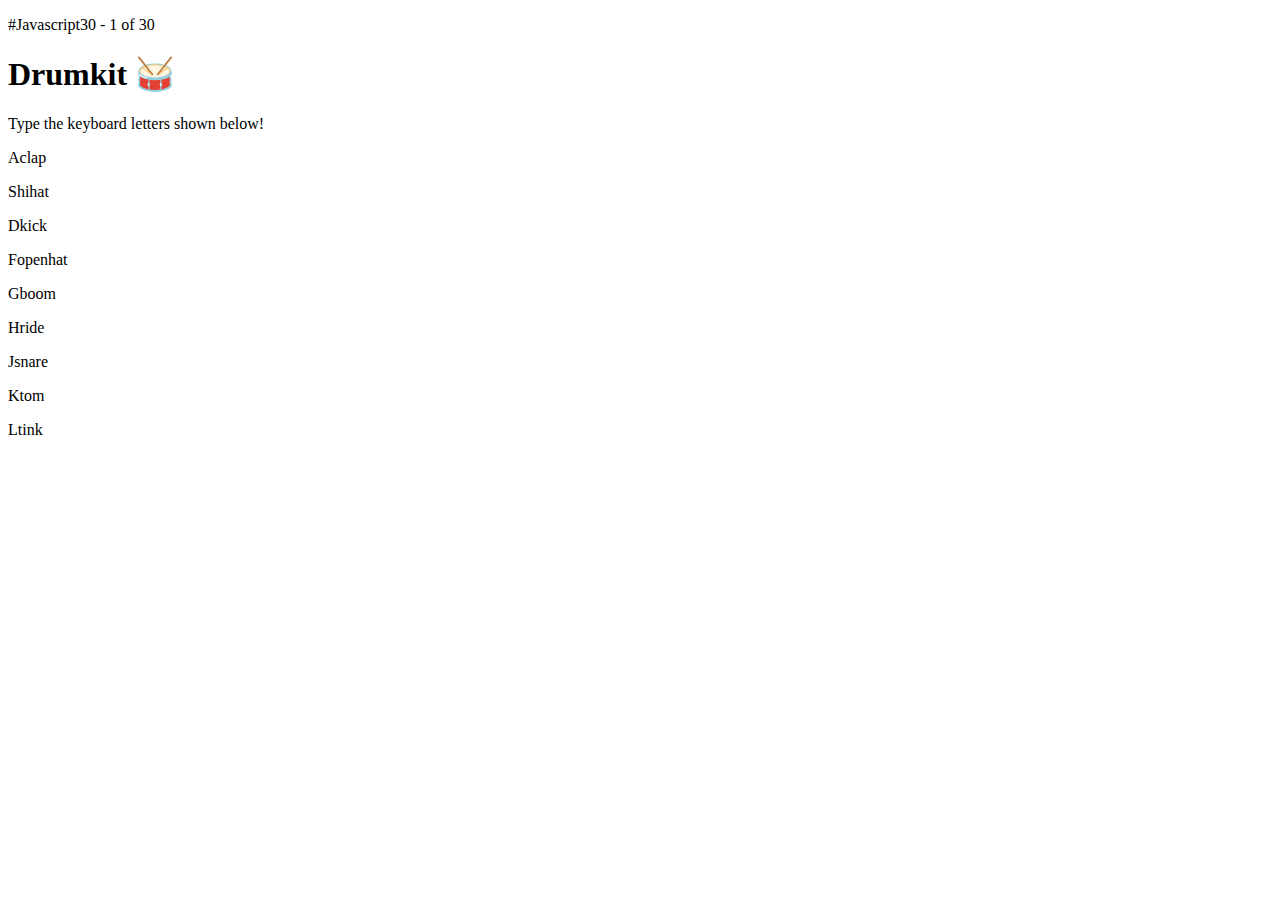
==== 01 - JavaScript Drum Kit/index.html @ 64c74b69 "Markup ready" ====
<!DOCTYPE html>
<html lang="en">
<head>
    <meta charset="UTF-8">
    <meta http-equiv="X-UA-Compatible" content="IE=edge">
    <meta name="viewport" content="width=device-width, initial-scale=1.0">
    <title>Drum Kit | I</title>
</head>
<body>
    <header>
        <p>#Javascript30 - 1 of 30</p>
        <h1>Drumkit 🥁</h1>
        <p>Type the keyboard letters shown below!</p>
    </header>
    <main>
        <div class="grid">
            <div class="key">
                <p>A<span>clap</span></p>
            </div>
            <div class="key">
                <p>S<span>hihat</span></p>
            </div>
            <div class="key">
                <p>D<span>kick</span></p>
            </div>
            <div class="key">
                <p>F<span>openhat</span></p>
            </div>
            <div class="key">
                <p>G<span>boom</span></p>
            </div>
            <div class="key">
                <p>H<span>ride</span></p>
            </div>
            <div class="key">
                <p>J<span>snare</span></p>
            </div>
            <div class="key">
                <p>K<span>tom</span></p>
            </div>
            <div class="key">
                <p>L<span>tink</span></p>
            </div>
        </div>
    </main>
</body>
</html>
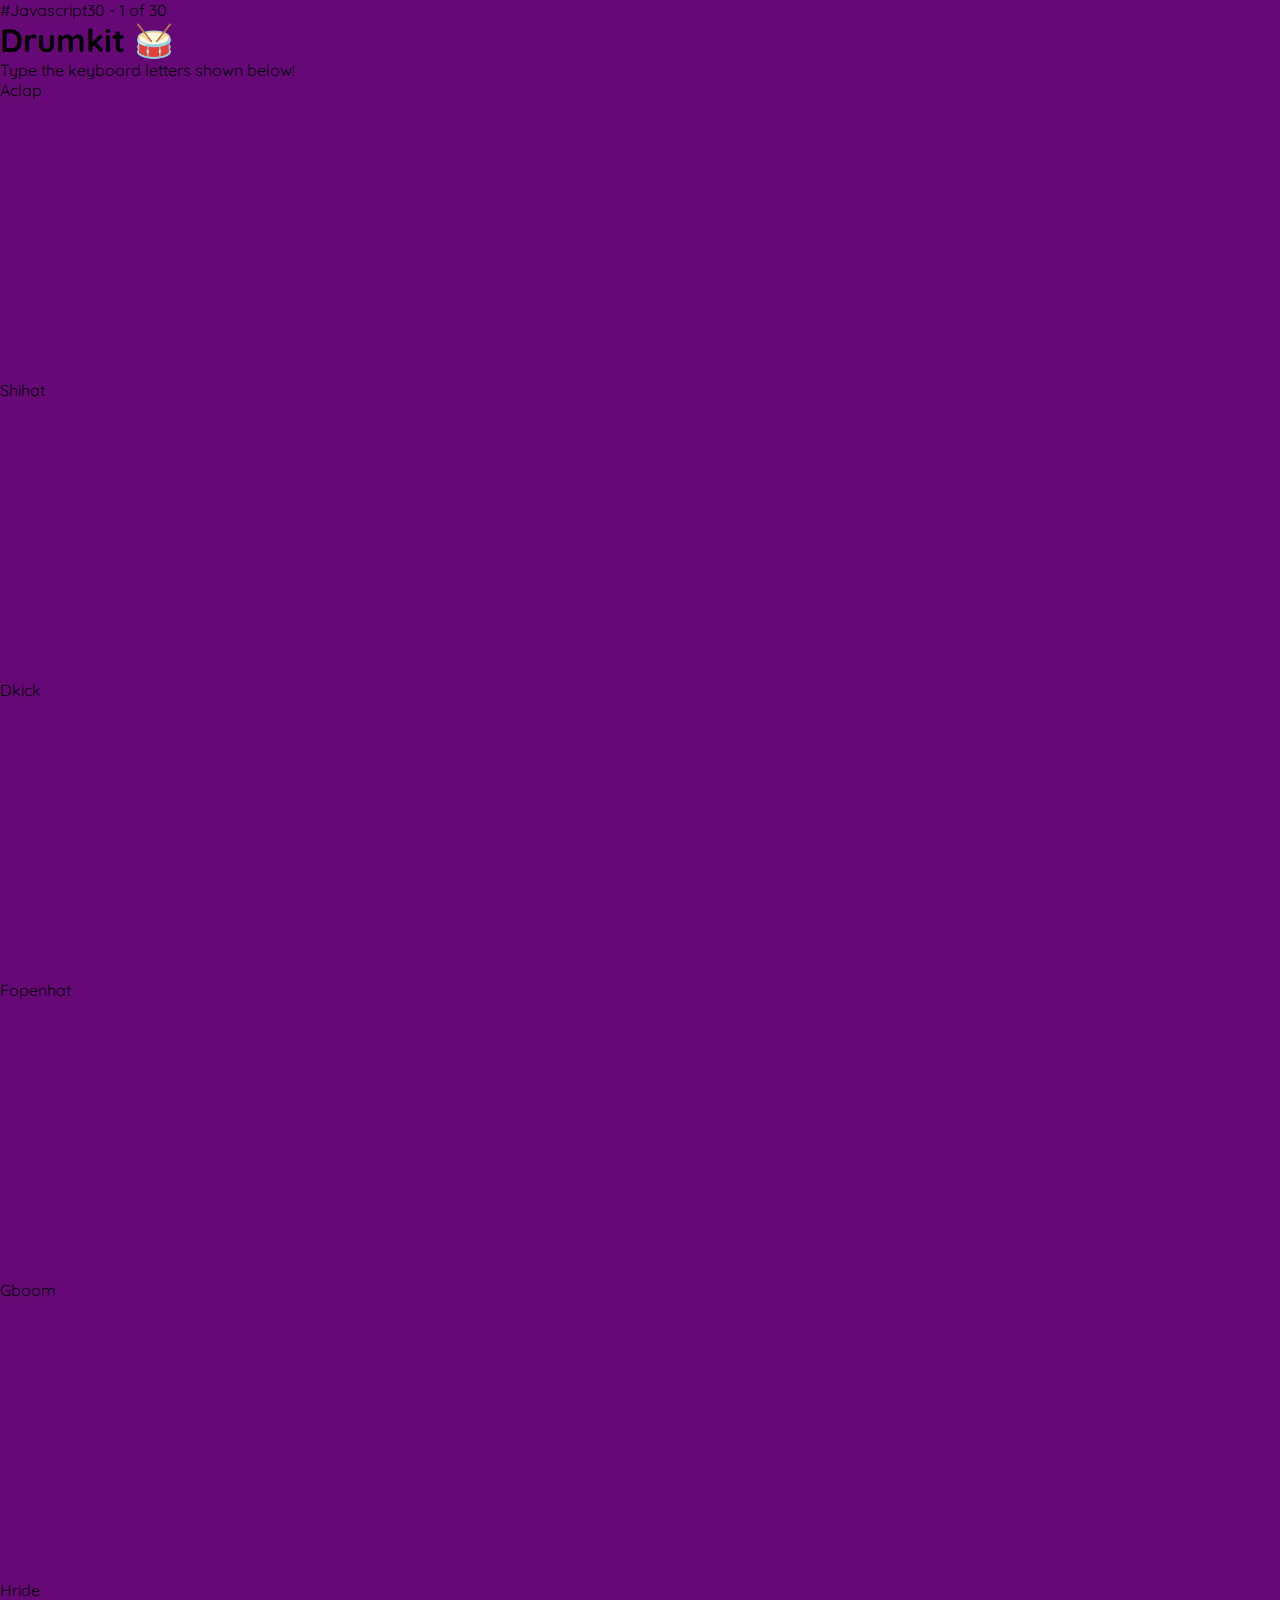
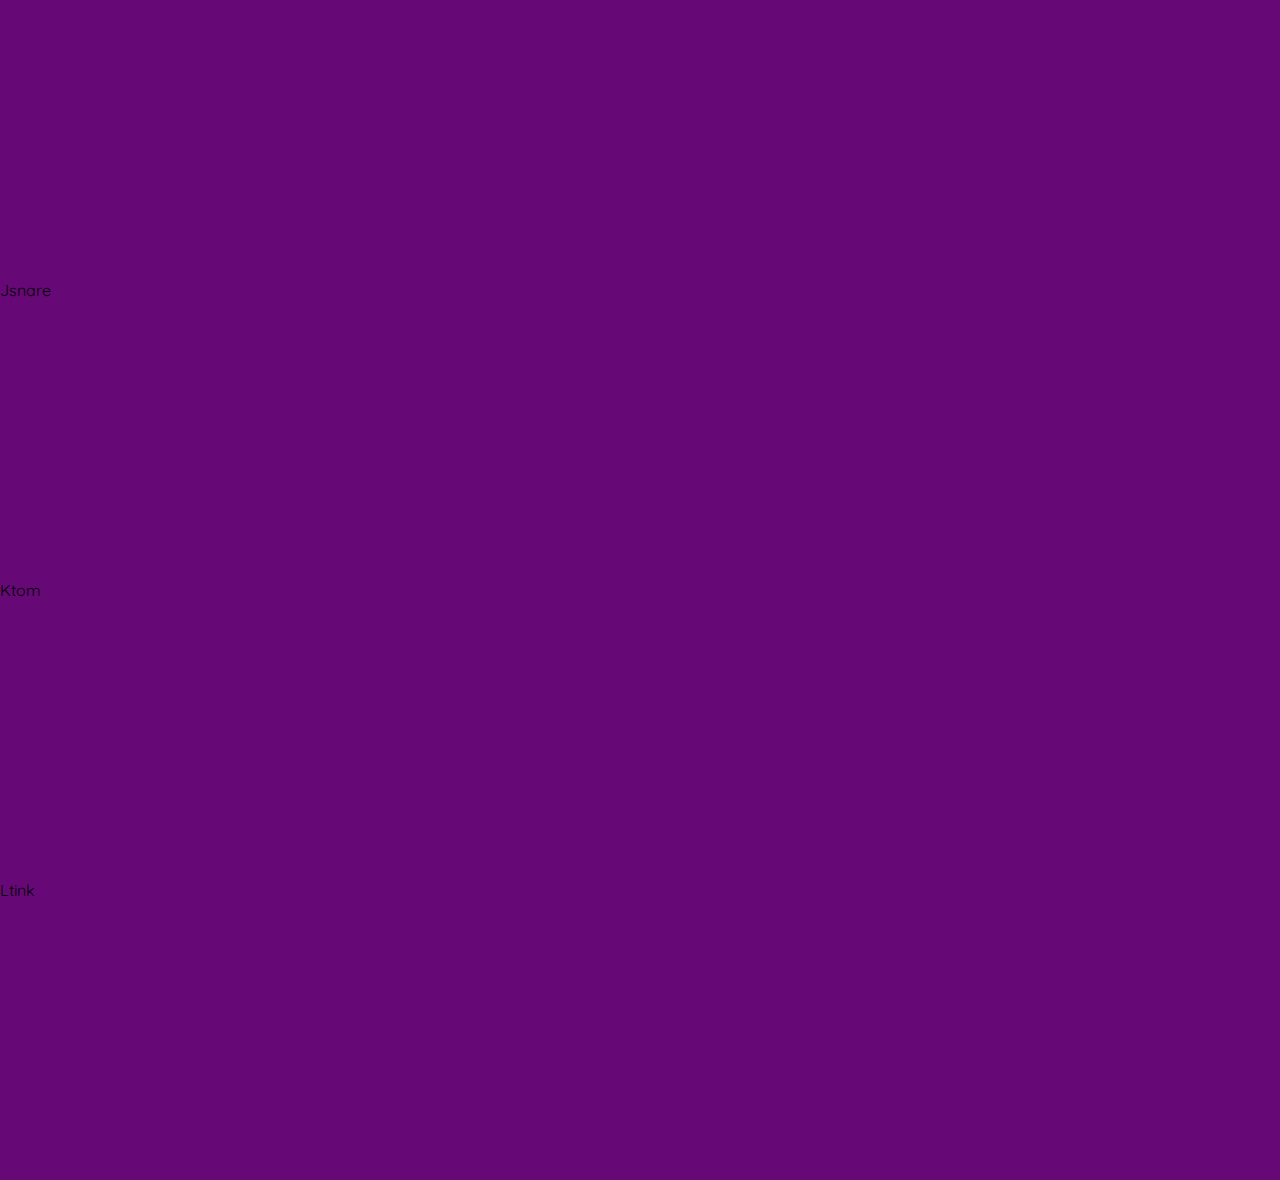
==== commit 651661a8: "Added some basic styles" ====
--- a/01 - JavaScript Drum Kit/index.html
+++ b/01 - JavaScript Drum Kit/index.html
@@ -5,6 +5,10 @@
     <meta http-equiv="X-UA-Compatible" content="IE=edge">
     <meta name="viewport" content="width=device-width, initial-scale=1.0">
     <title>Drum Kit | I</title>
+    <link rel="stylesheet" href="style.css">
+    <link rel="preconnect" href="https://fonts.googleapis.com">
+    <link rel="preconnect" href="https://fonts.gstatic.com" crossorigin>
+    <link href="https://fonts.googleapis.com/css2?family=Mirza&family=Quicksand:wght@700&display=swap" rel="stylesheet"> 
 </head>
 <body>
     <header>
--- a/01 - JavaScript Drum Kit/style.css
+++ b/01 - JavaScript Drum Kit/style.css
@@ -0,0 +1,19 @@
+*,
+*::before,
+*::after {
+    margin: 0;
+    padding: 0;
+    box-sizing: border-box;
+}
+
+body {
+    font-family: 'Quicksand', sans-serif;
+    /* font-family: 'Mirza', cursive;s */
+    background: hsl(291, 86%, 25%);
+}
+
+.key {
+    width: 300px;
+    height: 300px;
+    border: 2px solid linear-gradient(180deg, hsl(314, 86%, 25%) 7%, hsl(45, 100%, 50%) 86%);
+}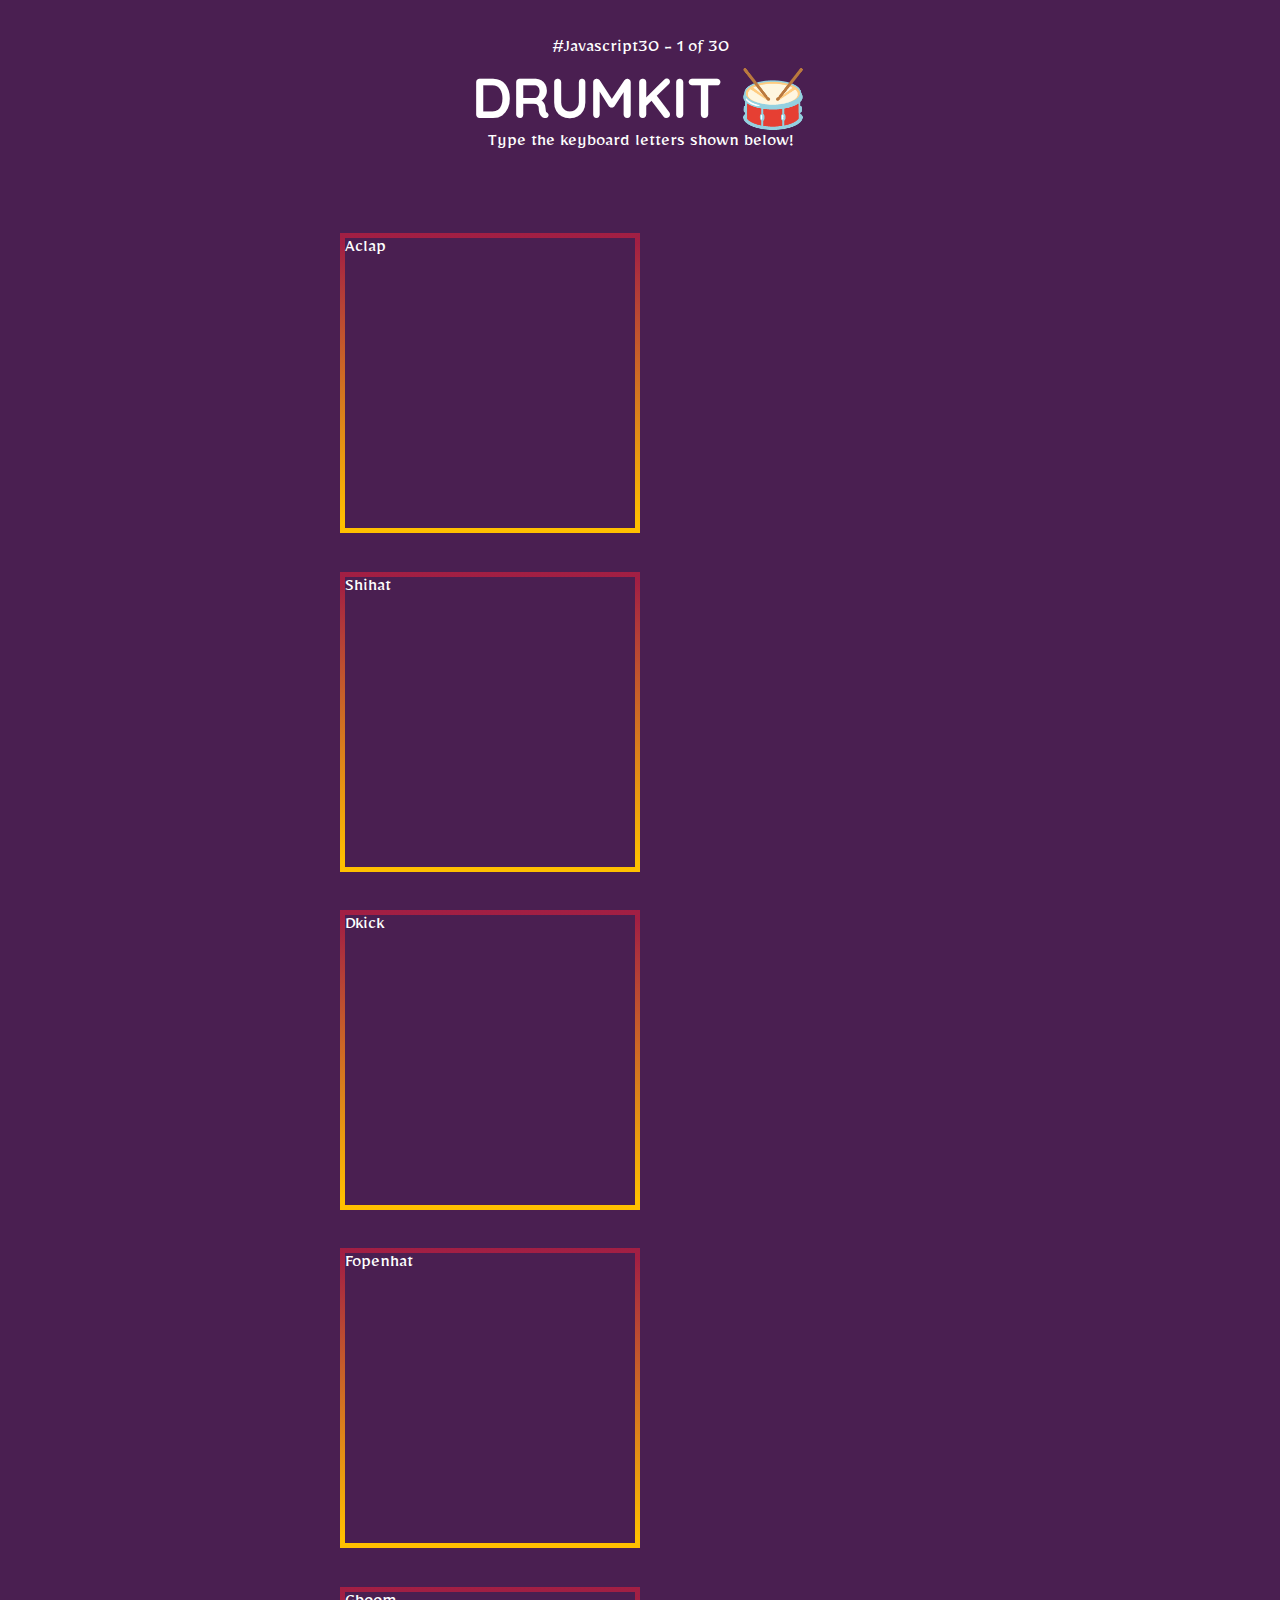
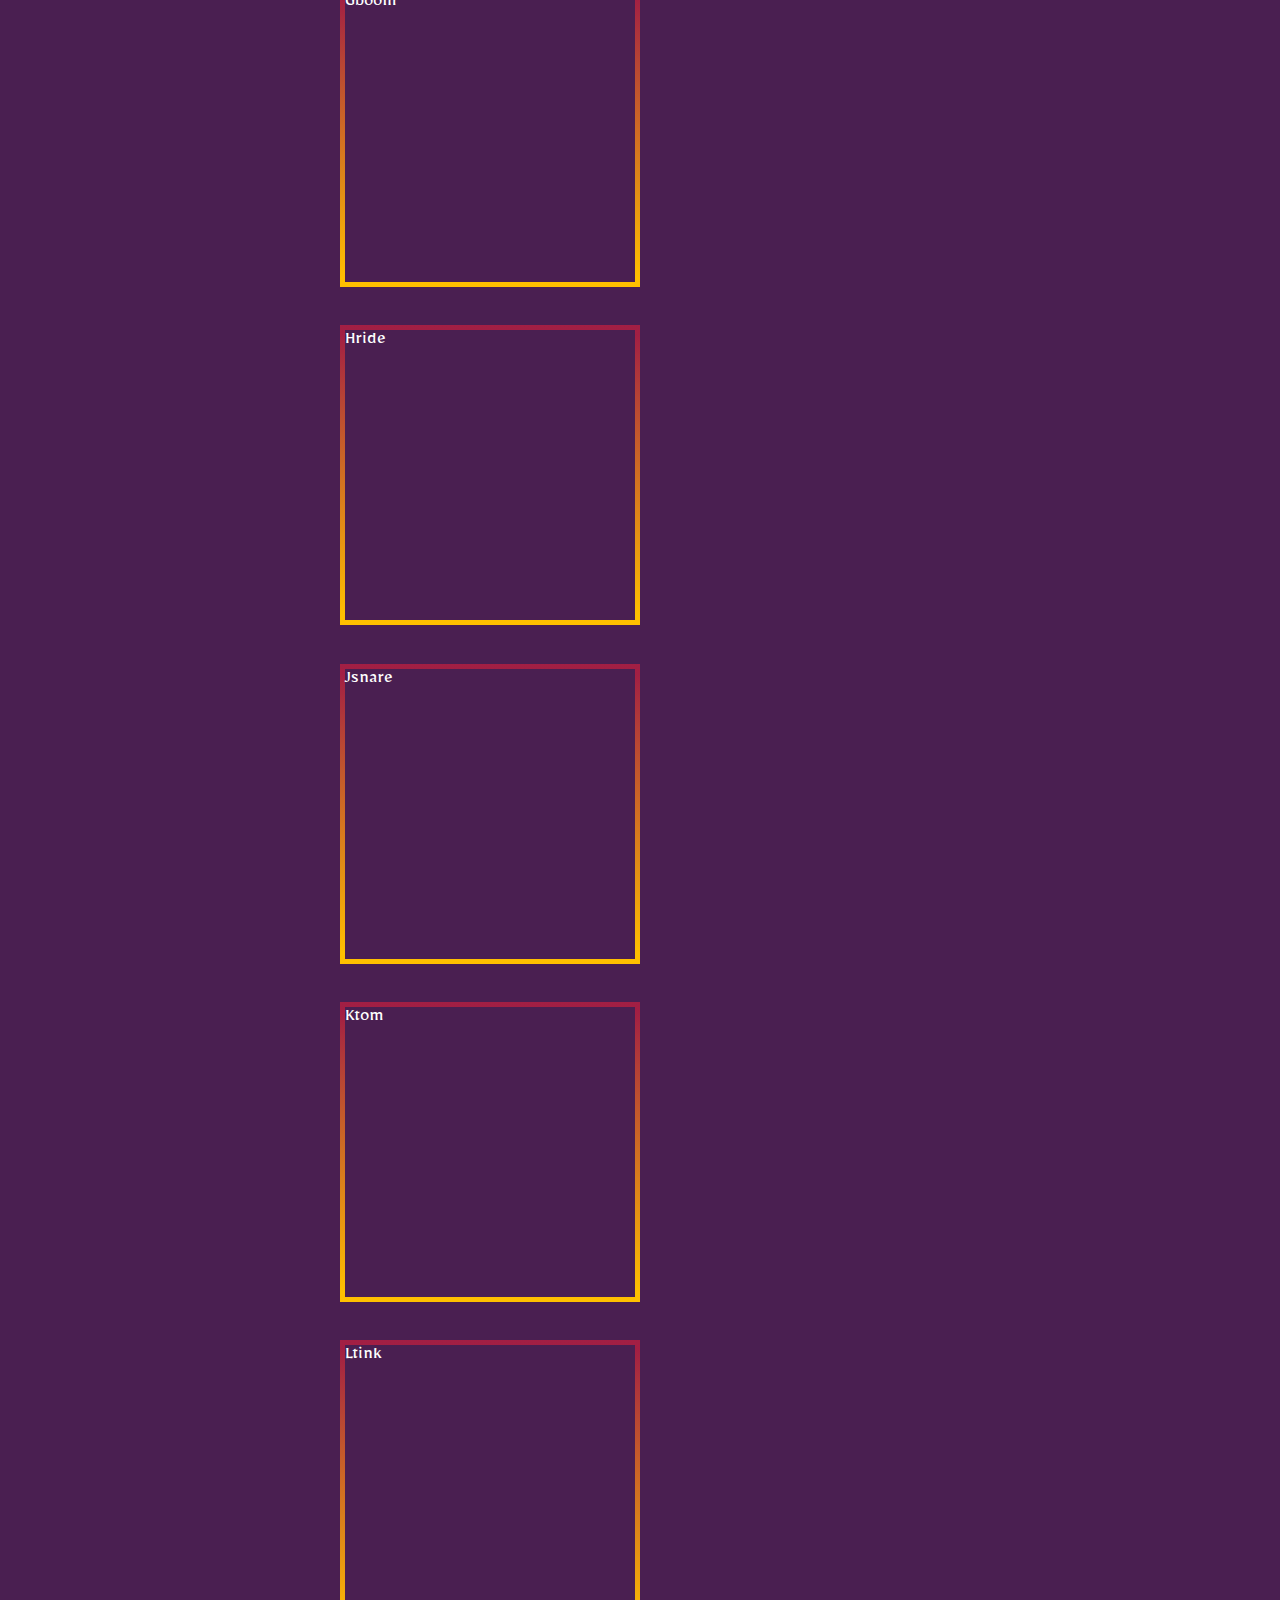
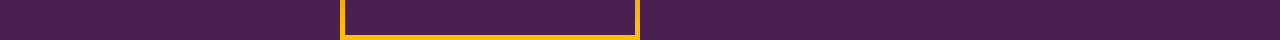
==== commit 97b23e5b: "some basic styles done" ====
--- a/01 - JavaScript Drum Kit/index.html
+++ b/01 - JavaScript Drum Kit/index.html
@@ -4,19 +4,19 @@
     <meta charset="UTF-8">
     <meta http-equiv="X-UA-Compatible" content="IE=edge">
     <meta name="viewport" content="width=device-width, initial-scale=1.0">
-    <title>Drum Kit | I</title>
+    <title>Drum Kit | IEdiong - JS30</title>
     <link rel="stylesheet" href="style.css">
     <link rel="preconnect" href="https://fonts.googleapis.com">
     <link rel="preconnect" href="https://fonts.gstatic.com" crossorigin>
     <link href="https://fonts.googleapis.com/css2?family=Mirza&family=Quicksand:wght@700&display=swap" rel="stylesheet"> 
 </head>
-<body>
-    <header>
+<body class="container">
+    <header class="header">
         <p>#Javascript30 - 1 of 30</p>
         <h1>Drumkit 🥁</h1>
         <p>Type the keyboard letters shown below!</p>
     </header>
-    <main>
+    <main class="main">
         <div class="grid">
             <div class="key">
                 <p>A<span>clap</span></p>
--- a/01 - JavaScript Drum Kit/style.css
+++ b/01 - JavaScript Drum Kit/style.css
@@ -7,13 +7,41 @@
 }
 
 body {
+    font-family: 'Mirza', cursive;
+    background: hsl(291, 45%, 22%);
+    color: #ffffff;
+    font-size: 1.2rem;
+}
+
+.container {
+    width: 88%;
+    max-width: 600px;
+    margin-inline: auto;
+}
+
+.header {
+    text-align: center;
+    margin-top: 2em;
+    margin-bottom: 2em;
+}
+
+.header h1 {
+    text-transform: uppercase;
+    font-size: 3.5rem;
     font-family: 'Quicksand', sans-serif;
-    /* font-family: 'Mirza', cursive;s */
-    background: hsl(291, 86%, 25%);
 }
+
+.main {
+    display: grid;
+}
+
 
 .key {
     width: 300px;
     height: 300px;
-    border: 2px solid linear-gradient(180deg, hsl(314, 86%, 25%) 7%, hsl(45, 100%, 50%) 86%);
+    margin-top: 2em;
+    border: 10px solid;
+    border-image-slice: 1;
+    border-width: 5px;
+    border-image-source: linear-gradient(180deg, hsl(343.1, 67.9%, 37.8%) 2%, hsl(45, 100%, 50%) 98%);
 }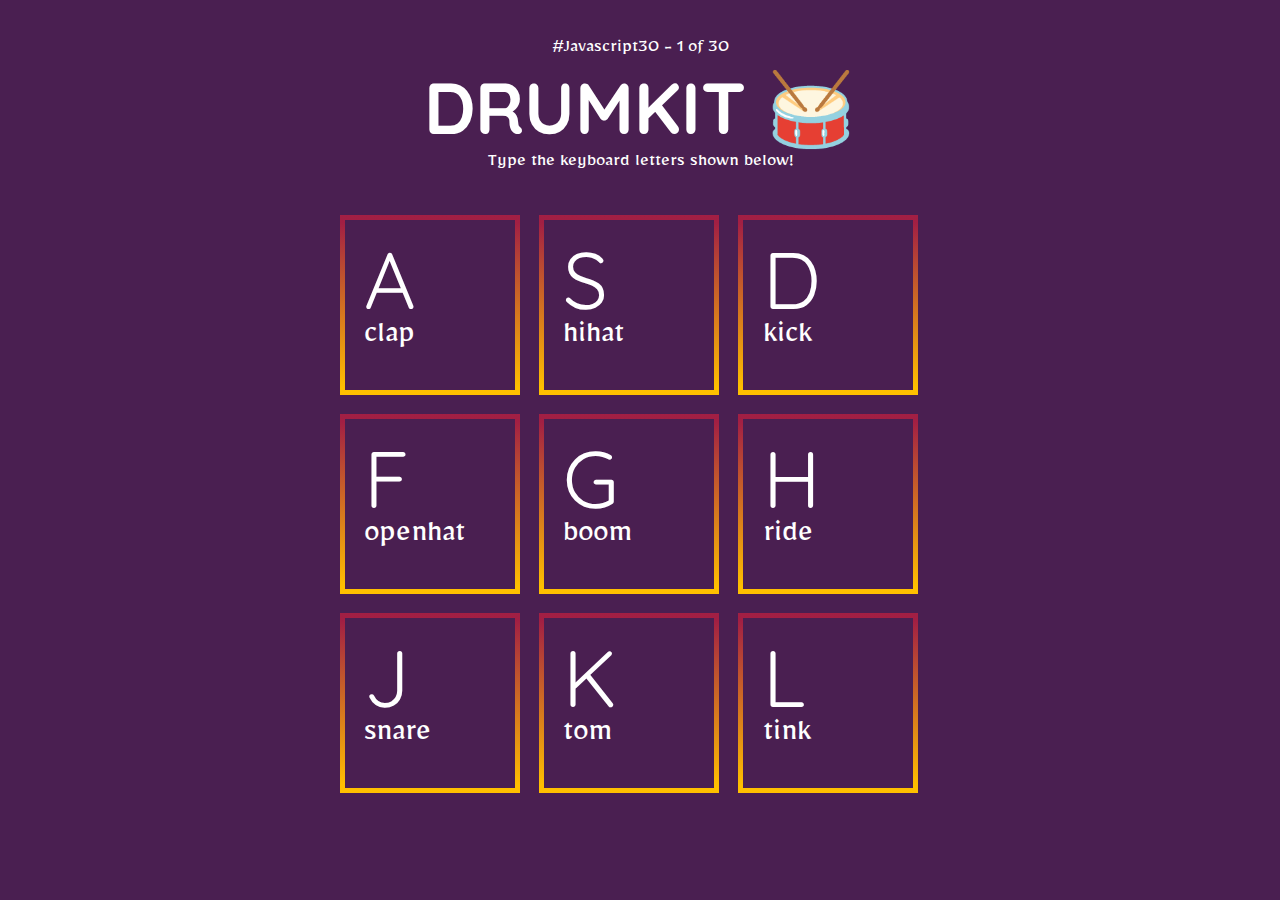
==== commit 1529fc8a: "Done setting up the styles" ====
--- a/01 - JavaScript Drum Kit/index.html
+++ b/01 - JavaScript Drum Kit/index.html
@@ -17,35 +17,54 @@
         <p>Type the keyboard letters shown below!</p>
     </header>
     <main class="main">
-        <div class="grid">
-            <div class="key">
-                <p>A<span>clap</span></p>
+        <div class="keys">
+            <div data-key="65" class="key">
+                <kbd>A</kbd>
+                <span>clap</span>
             </div>
-            <div class="key">
-                <p>S<span>hihat</span></p>
+            <div data-key="83" class="key">
+                <kbd>S</kbd>
+                <span>hihat</span>
             </div>
-            <div class="key">
-                <p>D<span>kick</span></p>
+            <div data-key="68" class="key">
+                <kbd>D</kbd>
+                <span>kick</span>
             </div>
-            <div class="key">
-                <p>F<span>openhat</span></p>
+            <div data-key="70" class="key">
+                <kbd>F</kbd>
+                <span>openhat</span>
             </div>
-            <div class="key">
-                <p>G<span>boom</span></p>
+            <div data-key="71" class="key">
+                <kbd>G</kbd>
+                <span>boom</span>
             </div>
-            <div class="key">
-                <p>H<span>ride</span></p>
+            <div data-key="72" class="key">
+                <kbd>H</kbd>
+                <span>ride</span>
             </div>
-            <div class="key">
-                <p>J<span>snare</span></p>
+            <div data-key="74" class="key">
+                <kbd>J</kbd>
+                <span>snare</span>
             </div>
-            <div class="key">
-                <p>K<span>tom</span></p>
+            <div data-key="75" class="key">
+                <kbd>K</kbd>
+                <span>tom</span>
             </div>
-            <div class="key">
-                <p>L<span>tink</span></p>
+            <div data-key="76" class="key">
+                <kbd>L</kbd>
+                <span>tink</span>
             </div>
         </div>
+
+        <audio data-key="65" src="sounds/clap.wav"></audio>
+        <audio data-key="83" src="sounds/hihat.wav"></audio>
+        <audio data-key="68" src="sounds/kick.wav"></audio>
+        <audio data-key="70" src="sounds/openhat.wav"></audio>
+        <audio data-key="71" src="sounds/boom.wav"></audio>
+        <audio data-key="72" src="sounds/ride.wav"></audio>
+        <audio data-key="74" src="sounds/snare.wav"></audio>
+        <audio data-key="75" src="sounds/tom.wav"></audio>
+        <audio data-key="76" src="sounds/tink.wav"></audio>
     </main>
 </body>
 </html>--- a/01 - JavaScript Drum Kit/style.css
+++ b/01 - JavaScript Drum Kit/style.css
@@ -27,21 +27,35 @@
 
 .header h1 {
     text-transform: uppercase;
-    font-size: 3.5rem;
+    font-size: 4.5rem;
     font-family: 'Quicksand', sans-serif;
 }
 
-.main {
-    display: grid;
+.keys {
+    display: flex;
+    flex: 1;
+    flex-wrap: wrap;
+    gap: 1em;
 }
 
 
 .key {
-    width: 300px;
-    height: 300px;
-    margin-top: 2em;
+    width: 180px;
+    height:180px;
+    padding: 1em;
     border: 10px solid;
     border-image-slice: 1;
     border-width: 5px;
     border-image-source: linear-gradient(180deg, hsl(343.1, 67.9%, 37.8%) 2%, hsl(45, 100%, 50%) 98%);
+}
+
+.key kbd {
+    font-family: 'Quicksand', sans-serif;
+    font-size: 5rem;
+    line-height: 1;
+}
+
+.key span {
+    display: block;
+    font-size: 2rem;
 }